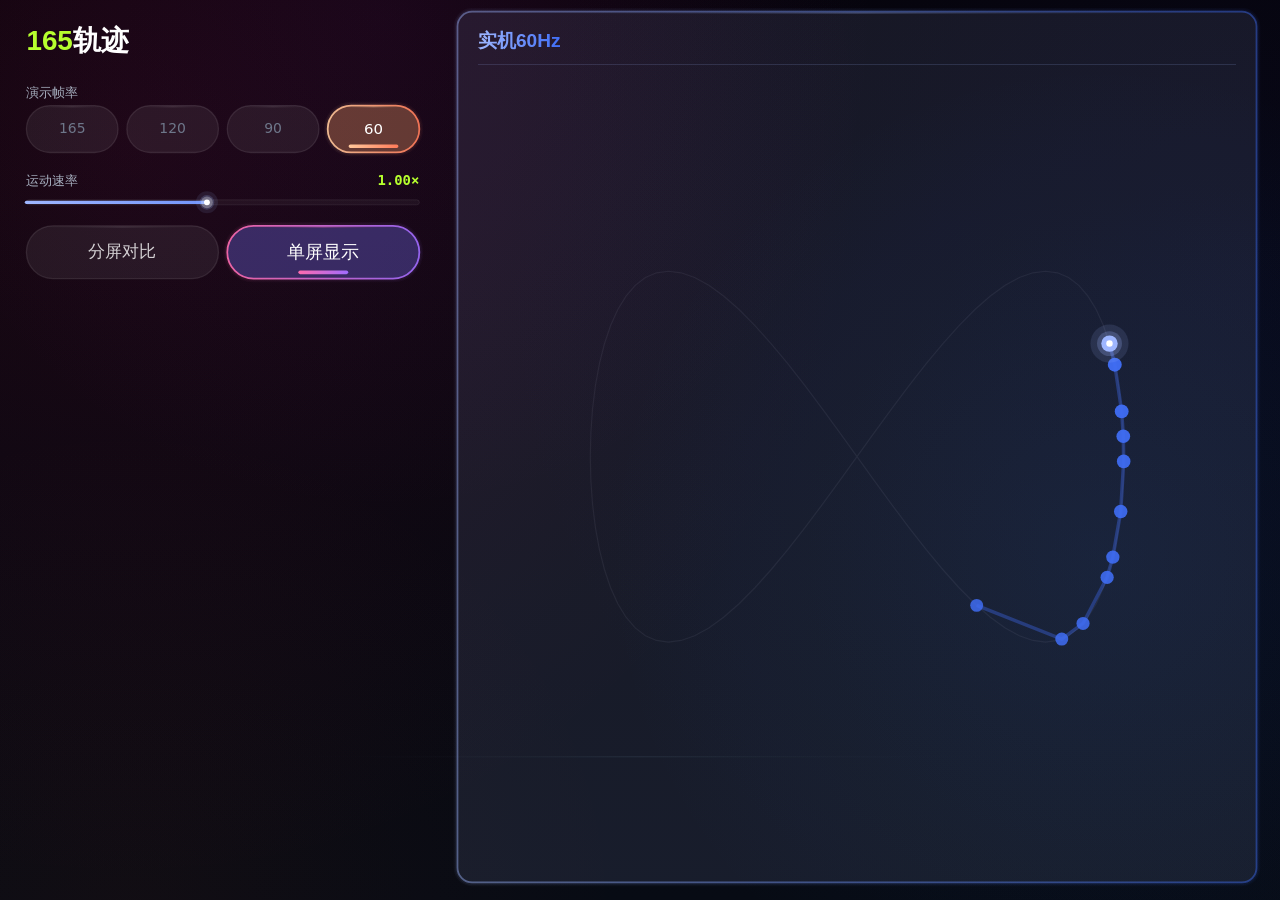
==== demo-v4.html @ e8bee7ec "chore: 添加单文件演示的无缓存入口" ====
<!doctype html>
<html lang="zh-CN">
  <head>
    <meta charset="UTF-8" />
    <meta name="viewport" content="width=device-width, initial-scale=1, user-scalable=no" />
    <meta name="theme-color" content="#050308" />
    <meta name="color-scheme" content="dark" />
    <meta name="mobile-web-app-capable" content="yes" />
    <meta name="apple-mobile-web-app-capable" content="yes" />
    <meta name="apple-mobile-web-app-status-bar-style" content="black-translucent" />
    <style>
html,
body {
  margin: 0;
  padding: 0;
  width: 100%;
  height: 100%;
  overflow: hidden;
  background: #050308;
  overscroll-behavior: none;
}

#stage {
  position: fixed;
  left: 0;
  top: 0;
  right: 0;
  bottom: 0;
  width: 100%;
  height: 100%;
  display: block;
  touch-action: none;
  user-select: none;
  -webkit-user-select: none;
  -webkit-tap-highlight-color: transparent;
}

    </style>
    <title>165Hz 轨迹对比</title>
  </head>
  <body>
    <canvas id="stage" aria-label="轨迹场景：分屏对比不同刷新率下的拖尾密度，单屏模式可切换帧率、拖动光点"></canvas>
    <noscript>此演示需要启用 JavaScript。</noscript>
    <script>
      // ES5 内联报错浮层：在 app.js 之前装载，即使 app.js 解析失败也能显示错误
      (function () {
        window.__motionLabBoot = { scriptLoaded: false, firstFrame: false };
        function show(msg) {
          var el = document.getElementById("motionlab-error");
          if (!el) {
            el = document.createElement("div");
            el.id = "motionlab-error";
            el.setAttribute("style", "position:fixed;left:8px;top:8px;right:8px;z-index:9999;color:#ff8a8a;background:rgba(0,0,0,0.85);font:12px/1.5 monospace;padding:8px;border-radius:6px;white-space:pre-wrap;word-break:break-all;");
            document.body.appendChild(el);
          }
          el.textContent += msg + "\n";
        }
        window.__motionLabShowError = show;
        window.addEventListener("error", function (e) {
          show((e && e.message ? e.message : "error") + " @" + (e && e.lineno ? e.lineno : 0));
        });
        window.addEventListener("unhandledrejection", function (e) {
          show("reject: " + String(e && e.reason ? e.reason : "?"));
        });
        window.setTimeout(function () {
          var boot = window.__motionLabBoot;
          if (document.hidden || (boot && boot.firstFrame)) return;
          show(
            "初始化未完成：script=" + (boot && boot.scriptLoaded ? "ok" : "missing")
            + ", viewport=" + (window.innerWidth || 0) + "x" + (window.innerHeight || 0)
            + ", ua=" + navigator.userAgent
          );
        }, 3000);
      })();
    </script>
    <script>
(() => {
  "use strict";

  // 由 index.html 的 ES5 启动监控读取；只有完整绘制完首帧才标记 ready。
  if (window.__motionLabBoot) window.__motionLabBoot.scriptLoaded = true;

  // 轨迹场景网页版：移植自 android-sync-demo/singlecompare165 的
  // SingleCompareView.java（drawFigureEightScene / renderInteractiveTrace /
  // sampledSeconds / 速度滑杆 / 玻璃控件），仅保留「轨迹」场景。
  // 注：为兼容较老的手机浏览器内核（如 X5/Chromium 57），本文件避免
  // 使用 ?.、??、函数调用尾逗号等 ES2017+ 语法；报错浮层见 index.html。

  const MODE_SPLIT = 0;
  const MODE_SINGLE = 1;
  const SPLIT_SAMPLE_RATES = [120, 90, 60];
  const DEMO_REFRESH_RATES = [165, 120, 90, 60];
  const DEFAULT_SPLIT_FPS = 120;
  const FALLBACK_HZ = 165;

  const MIN_SPEED = 0.25;
  const MAX_SPEED = 2.0;
  const DEFAULT_SPEED = 0.65;

  const TRACE_TRAIL_MS = 300; // TRACE_TRAIL_NS = 300000000L
  const TRACE_X_SPEED = 6.3; // TRACE_X_SPEED
  const TRACE_Y_SPEED = 12.6; // TRACE_Y_SPEED
  const TRACE_TRAIL_CAP = 64;
  const RETURN_MS = 300; // 松手后弹回轨道时长（3.0E8 ns）
  const GUIDE_SEGMENTS = 96;

  const rgb = (r, g, b) => [r, g, b];
  const BG_TOP = rgb(5, 3, 8);
  const BG_BOTTOM = rgb(7, 11, 20);
  const INK = rgb(255, 255, 255);
  const INK_SOFT = rgb(255, 255, 255); // alpha 204 at use site
  const MUTED = rgb(167, 176, 192);
  const FAINT = rgb(110, 119, 138);
  const BRAND = rgb(182, 255, 46);
  const ORANGE_A = rgb(255, 200, 155);
  const ORANGE_B = rgb(255, 122, 89);
  const BLUE_A = rgb(158, 182, 255);
  const BLUE_B = rgb(64, 110, 246);
  const NEON_PINK = rgb(255, 107, 174);
  const NEON_PURPLE = rgb(160, 107, 255);
  const SELECT_STROKE = [NEON_PINK, NEON_PURPLE];
  const PEACH_STROKE = [ORANGE_A, ORANGE_B];
  const BLUE_STROKE = [BLUE_A, BLUE_B];
  const CONTROL_ACTIVE_MODE = rgb(102, 92, 246);
  const CONTROL_ACTIVE_RATE = rgb(246, 143, 84);
  const MODE_LABELS = ["分屏对比", "单屏显示"];

  const css = (c, a = 255) => `rgba(${c[0]},${c[1]},${c[2]},${(Math.max(0, Math.min(255, a)) / 255).toFixed(3)})`;

  const canvas = document.getElementById("stage");
  const ctx = canvas.getContext("2d", { alpha: false, desynchronized: true });

  const state = {
    width: 1,
    height: 1,
    dpr: 1,
    unit: 1,
    portrait: true,
    mode: MODE_SINGLE,
    splitFps: DEFAULT_SPLIT_FPS,
    singleFps: null, // null = 自动（实测可达的最高档）
    speed: DEFAULT_SPEED,
    anchorMs: performance.now(),
    anchorSeconds: 0,
    // 实测刷新率
    measuredHz: 0,
    frameMs: 0,
    frameIntervals: [],
    lastFrameTs: 0,
    lastMetricUpdate: 0,
    // 单屏模式拖尾环形缓冲
    trail: [],
    lastSimFrame: -1,
    dragging: false,
    armed: false,
    dragStartX: 0,
    dragStartY: 0,
    pointerX: 0,
    pointerY: 0,
    returning: false,
    returnStartMs: 0,
    returnFromX: 0,
    returnFromY: 0,
    sliderDragging: false,
    rects: { chips: [], modes: [], slider: null, content: null, panels: [] },
    bg: null,
  };

  const gradientCache = new Map();
  const guideCache = new Map();

  // ---------- 基础绘制 ----------

  function roundRectPath(c, x, y, w, h, r) {
    r = Math.min(r, w / 2, h / 2);
    c.beginPath();
    c.moveTo(x + r, y);
    c.arcTo(x + w, y, x + w, y + h, r);
    c.arcTo(x + w, y + h, x, y + h, r);
    c.arcTo(x, y + h, x, y, r);
    c.arcTo(x, y, x + w, y, r);
    c.closePath();
  }

  function hGradient(x0, x1, colors, alpha) {
    // Array.prototype.flat() 直到 Chromium 69 才提供；微信 X5 的 Chromium 57
    // 会在首帧选中态绘制时直接抛错，页面因此只剩预渲染的黑色背景。
    const colorKey = colors.map((color) => color.join(".")).join("_");
    const key = `h${Math.round(x0)},${Math.round(x1)},${colorKey},${alpha}`;
    let g = gradientCache.get(key);
    if (!g) {
      g = ctx.createLinearGradient(x0, 0, x1, 0);
      const n = colors.length;
      colors.forEach((c, i) => g.addColorStop(n === 1 ? 0 : i / (n - 1), css(c, alpha)));
      gradientCache.set(key, g);
    }
    return g;
  }

  function rimGradient(x0, x1, midColor) {
    const key = `rim${Math.round(x0)},${Math.round(x1)},${midColor.flat ? midColor.join(".") : midColor}`;
    let g = gradientCache.get(key);
    if (!g) {
      g = ctx.createLinearGradient(x0, 0, x1, 0);
      g.addColorStop(0, "rgba(0,0,0,0)");
      g.addColorStop(0.5, midColor);
      g.addColorStop(1, "rgba(0,0,0,0)");
      gradientCache.set(key, g);
    }
    return g;
  }

  function glassPanel(x, y, w, h, radius, tint, strokeColors, strokeAlpha, glow) {
    ctx.fillStyle = css(INK, 16); // GLASS
    roundRectPath(ctx, x, y, w, h, radius);
    ctx.fill();
    if (tint) {
      ctx.fillStyle = tint;
      roundRectPath(ctx, x, y, w, h, radius);
      ctx.fill();
    }
    const u = state.unit;
    if (strokeColors && glow) {
      for (let i = 1; i <= 2; i += 1) {
        const expand = i * u;
        ctx.strokeStyle = hGradient(x - expand, x + w + expand, strokeColors, i === 1 ? 24 : 10);
        ctx.lineWidth = 1.1 * u;
        roundRectPath(ctx, x - expand, y - expand, w + expand * 2, h + expand * 2, radius + expand);
        ctx.stroke();
      }
    }
    if (strokeColors) {
      ctx.strokeStyle = hGradient(x, x + w, strokeColors, strokeAlpha);
      ctx.lineWidth = 1.2 * u;
    } else {
      ctx.strokeStyle = css(INK, 26); // GLASS_LINE
      ctx.lineWidth = 0.9 * u;
    }
    roundRectPath(ctx, x, y, w, h, radius);
    ctx.stroke();
    const rimInset = radius * 0.8;
    ctx.strokeStyle = rimGradient(x, x + w, strokeColors ? css(strokeColors[0], 96) : css(INK, 30));
    ctx.lineWidth = Math.max(1, 0.5 * u);
    ctx.beginPath();
    ctx.moveTo(x + rimInset, y + 0.9 * u);
    ctx.lineTo(x + w - rimInset, y + 0.9 * u);
    ctx.stroke();
  }

  function selectedControl(x, y, w, h, radius, fillColor, strokeColors) {
    glassPanel(x, y, w, h, radius, css(fillColor, 74), strokeColors, 232, true);
    const u = state.unit;
    const markerW = Math.min(34 * u, Math.max(12 * u, w - 18 * u));
    const markerH = Math.max(2.2 * u, 2.5 * u);
    const markerBottom = y + h - 3 * u;
    const mx = x + (w - markerW) / 2;
    ctx.fillStyle = hGradient(mx, mx + markerW, strokeColors, 255);
    roundRectPath(ctx, mx, markerBottom - markerH, markerW, markerH, markerH / 2);
    ctx.fill();
  }

  const condensed = (px) => `700 ${px}px "Roboto Condensed", "Arial Narrow", "PingFang SC", "Microsoft YaHei", sans-serif`;
  const medium = (px) => `500 ${px}px system-ui, "PingFang SC", "Microsoft YaHei", sans-serif`;
  const regular = (px) => `400 ${px}px system-ui, "PingFang SC", "Microsoft YaHei", sans-serif`;
  const mono = (px) => `700 ${px}px ui-monospace, Consolas, "PingFang SC", "Microsoft YaHei", monospace`;

  function centeredText(text, cx, cy) {
    ctx.textAlign = "center";
    ctx.textBaseline = "middle";
    ctx.fillText(text, cx, cy + 0.5 * state.unit);
    ctx.textAlign = "left";
    ctx.textBaseline = "alphabetic";
  }

  // ---------- 时间轴（对应 timelineLock / sampledSeconds） ----------

  function timelineSeconds(nowMs) {
    return state.anchorSeconds + ((Math.max(0, nowMs - state.anchorMs) / 1000) * state.speed);
  }

  function sampledSeconds(nowMs, fps) {
    const period = 1000 / Math.max(1, fps);
    const elapsed = Math.max(0, nowMs - state.anchorMs);
    return state.anchorSeconds + ((Math.floor(elapsed / period) * period) / 1000) * state.speed;
  }

  function setSpeed(newSpeed) {
    if (Math.abs(newSpeed - state.speed) < 1e-4) return;
    const now = performance.now();
    state.anchorSeconds += ((Math.max(0, now - state.anchorMs) / 1000) * state.speed);
    state.anchorMs = now;
    state.speed = newSpeed;
  }

  function resetTimeline() {
    state.anchorMs = performance.now();
    state.anchorSeconds = 0;
    state.trail = [];
    state.lastSimFrame = -1;
    state.dragging = false;
    state.armed = false;
    state.returning = false;
  }

  const clamp = (v, lo, hi) => Math.max(lo, Math.min(hi, v));

  // 单屏生效帧率：选中档不可达时回落到实测最高的可用档（对应 highestSupportedRate）
  function effectiveSingleRate() {
    const measured = state.measuredHz || FALLBACK_HZ;
    if (state.singleFps && state.singleFps <= measured) return state.singleFps;
    const fallback = DEMO_REFRESH_RATES.find((r) => r <= measured);
    return fallback !== undefined ? fallback : 60;
  }

  // ---------- 实测刷新率 ----------

  function measureHz(ts) {
    if (state.lastFrameTs) {
      const delta = ts - state.lastFrameTs;
      if (delta > 2 && delta < 50) {
        state.frameIntervals.push(delta);
        if (state.frameIntervals.length > 240) state.frameIntervals.shift();
      }
    }
    state.lastFrameTs = ts;
    if (ts - state.lastMetricUpdate < 240 || state.frameIntervals.length < 24) return;
    state.lastMetricUpdate = ts;
    const sorted = [...state.frameIntervals].sort((a, b) => a - b);
    const trim = Math.floor(sorted.length * 0.12);
    const core = sorted.slice(trim, sorted.length - trim || sorted.length);
    const median = core[Math.floor(core.length / 2)];
    const rawHz = 1000 / median;
    const known = [60, 72, 90, 120, 144, 165, 185, 240];
    const nearest = known.reduce((best, r) => (Math.abs(r - rawHz) < Math.abs(best - rawHz) ? r : best));
    state.measuredHz = Math.abs(nearest - rawHz) <= 3.5 ? nearest : Math.round(rawHz * 10) / 10;
    state.frameMs = median;
  }

  const hzText = () => {
    if (!state.measuredHz) return "--";
    return state.measuredHz >= 100 ? state.measuredHz.toFixed(0) : state.measuredHz.toFixed(1);
  };

  // ---------- 背景（静态，离屏预渲染） ----------

  function prerenderBackground() {
    const { width: w, height: h, dpr } = state;
    const bg = document.createElement("canvas");
    bg.width = Math.round(w * dpr);
    bg.height = Math.round(h * dpr);
    const b = bg.getContext("2d");
    b.setTransform(dpr, 0, 0, dpr, 0, 0);

    const v = b.createLinearGradient(0, 0, 0, h);
    v.addColorStop(0, css(BG_TOP));
    v.addColorStop(1, css(BG_BOTTOM));
    b.fillStyle = v;
    b.fillRect(0, 0, w, h);

    const glows = [
      [0.1 * w, 0.16 * h, 0.82 * h, [194, 24, 91], 30],
      [0.3 * w, 0.02 * h, 0.55 * h, [123, 31, 162], 22],
      [0.97 * w, 0.3 * h, 0.82 * h, [26, 35, 126], 30],
      [0.86 * w, 0.62 * h, 0.55 * h, [21, 101, 192], 22],
      [0.1 * w, 1.02 * h, 0.55 * h, [191, 54, 12], 15],
    ];
    for (const [x, y, r, c, a] of glows) {
      const g = b.createRadialGradient(x, y, 0, x, y, r);
      g.addColorStop(0, css(c, a));
      g.addColorStop(1, css(c, 0));
      b.fillStyle = g;
      b.fillRect(0, 0, w, h);
    }

    const horizonY = h * 0.84;
    const hg = b.createLinearGradient(w * 0.2, 0, w * 0.8, 0);
    hg.addColorStop(0, "rgba(0,0,0,0)");
    hg.addColorStop(0.5, css([140, 170, 210], 22));
    hg.addColorStop(1, "rgba(0,0,0,0)");
    b.fillStyle = hg;
    b.fillRect(w * 0.2, horizonY, w * 0.6, Math.max(1.4, 0.5 * state.unit));

    state.bg = bg;
  }

  function resize() {
    let rect = canvas.getBoundingClientRect();
    // 兜底：个别手机浏览器首帧布局未就绪时 rect 为 0，用视口尺寸顶上
    if (rect.width < 2 || rect.height < 2) {
      rect = {
        width: window.innerWidth || document.documentElement.clientWidth || 0,
        height: window.innerHeight || document.documentElement.clientHeight || 0,
      };
    }
    const physW = Math.max(1, rect.width);
    const physH = Math.max(1, rect.height);
    state.dpr = Math.min(devicePixelRatio || 1, 2);
    canvas.width = Math.round(physW * state.dpr);
    canvas.height = Math.round(physH * state.dpr);
    // 布局直接适配视口方向：竖屏视口用竖屏布局，横屏视口用横屏布局
    state.rotated = false;
    state.width = physW;
    state.height = physH;
    ctx.setTransform(state.dpr, 0, 0, state.dpr, 0, 0);
    ctx.imageSmoothingEnabled = true;
    state.portrait = state.height > state.width;
    state.unit = state.portrait
      ? Math.min(state.width / 393, state.height / 873)
      : Math.min(state.width / 873, state.height / 393);
    gradientCache.clear();
    guideCache.clear();
    prerenderBackground();
  }

  // ---------- 布局 ----------

  function chipRow(rates, left, top, right, bottom, out) {
    const gap = 6 * state.unit;
    const w = (right - left - gap * (rates.length - 1)) / rates.length;
    out.length = 0;
    rates.forEach((rate, i) => {
      out.push({ x: left + i * (w + gap), y: top, w, h: bottom - top, rate });
    });
  }

  function tabRow(left, top, right, bottom, out) {
    const gap = 6 * state.unit;
    const w = (right - left - gap) / 2;
    out.length = 0;
    MODE_LABELS.forEach((label, i) => {
      out.push({ x: left + i * (w + gap), y: top, w, h: bottom - top, mode: i, label });
    });
  }

  function layout() {
    const { width: w, height: h, unit: u, portrait } = state;
    const R = state.rects;
    const split = state.mode === MODE_SPLIT;

    if (portrait) {
      const L = 16 * u;
      const Rr = w - 16 * u;
      R.brand = { x: L, baseline: 32 * u };
      const rates = split ? SPLIT_SAMPLE_RATES : DEMO_REFRESH_RATES;
      R.chipsLabel = { x: L, baseline: 62 * u, text: split ? "左屏帧率" : "演示帧率" };
      chipRow(rates, L, 68 * u, Rr, 100 * u, R.chips);
      const cursor = 100 * u;
      const labelBase = cursor + 22 * u;
      const trackY = labelBase + 12 * u;
      R.slider = {
        x: L, y: trackY - 14 * u, w: Rr - L, h: 28 * u,
        trackL: L, trackR: Rr, trackY, labelX: L, labelBase, valueRight: Rr,
      };
      const tabTop = trackY + 16 * u;
      const tabBottom = tabTop + 36 * u;
      tabRow(L, tabTop, Rr, tabBottom, R.modes);
      R.content = { x: 12 * u, y: tabBottom + 12 * u, w: w - 24 * u, h: h - 12 * u - (tabBottom + 12 * u) };
    } else {
      const L = 18 * u;
      const Rr = 286 * u;
      R.brand = { x: L, baseline: 34 * u };
      const rates = split ? SPLIT_SAMPLE_RATES : DEMO_REFRESH_RATES;
      R.chipsLabel = { x: L, baseline: 66 * u, text: split ? "左屏帧率" : "演示帧率" };
      chipRow(rates, L, 72 * u, Rr, 104 * u, R.chips);
      const cursor = 104 * u;
      const labelBase = cursor + 22 * u;
      const trackY = labelBase + 12 * u;
      R.slider = {
        x: L, y: trackY - 14 * u, w: Rr - L, h: 28 * u,
        trackL: L, trackR: Rr, trackY, labelX: L, labelBase, valueRight: Rr,
      };
      const tabTop = trackY + 16 * u;
      const tabBottom = tabTop + 36 * u;
      tabRow(L, tabTop, Rr, tabBottom, R.modes);
      R.content = { x: 312 * u, y: 8 * u, w: w - 16 * u - 312 * u, h: h - 12 * u - 8 * u };
    }

    R.panels.length = 0;
    const gap = 8 * u;
    const c = R.content;
    if (split) {
      if (portrait) {
        const ph = (c.h - gap) / 2;
        R.panels.push({ x: c.x, y: c.y, w: c.w, h: ph, lower: true });
        R.panels.push({ x: c.x, y: c.y + ph + gap, w: c.w, h: ph, lower: false });
      } else {
        const pw = (c.w - gap) / 2;
        R.panels.push({ x: c.x, y: c.y, w: pw, h: c.h, lower: true });
        R.panels.push({ x: c.x + pw + gap, y: c.y, w: pw, h: c.h, lower: false });
      }
    } else {
      R.panels.push({ x: c.x, y: c.y, w: c.w, h: c.h, lower: false });
    }
  }

  // ---------- 控件绘制 ----------

  function drawControls() {
    const R = state.rects;
    const u = state.unit;

    ctx.font = condensed(19 * u);
    ctx.fillStyle = css(BRAND);
    ctx.fillText("165", R.brand.x, R.brand.baseline);
    const w165 = ctx.measureText("165").width;
    ctx.fillStyle = css(INK);
    ctx.fillText("轨迹", R.brand.x + w165, R.brand.baseline);

    if (R.chipsLabel) {
      ctx.font = medium(9 * u);
      ctx.fillStyle = css(MUTED);
      ctx.fillText(R.chipsLabel.text, R.chipsLabel.x, R.chipsLabel.baseline);
      const measured = state.measuredHz || FALLBACK_HZ;
      const singleRate = state.mode === MODE_SINGLE ? effectiveSingleRate() : 0;
      for (const chip of R.chips) {
        // 单屏：高于实测的档位不可选（对应 supportsRefreshRate 灰显）
        const supported = state.mode === MODE_SPLIT || chip.rate <= measured;
        const active = supported
          && (state.mode === MODE_SPLIT ? state.splitFps === chip.rate : singleRate === chip.rate);
        const r = chip.h / 2;
        if (active) {
          selectedControl(chip.x, chip.y, chip.w, chip.h, r, CONTROL_ACTIVE_RATE, PEACH_STROKE);
          ctx.font = medium(10.2 * u);
          ctx.fillStyle = css(INK);
        } else {
          glassPanel(chip.x, chip.y, chip.w, chip.h, r, null, null, 0, false);
          ctx.font = regular(9.5 * u);
          ctx.fillStyle = supported ? css(INK_SOFT, 204) : css(FAINT);
        }
        centeredText(String(chip.rate), chip.x + chip.w / 2, chip.y + chip.h / 2);
      }
    }

    drawSpeedSlider();

    for (const tab of R.modes) {
      const active = state.mode === tab.mode;
      const r = tab.h / 2;
      if (active) {
        selectedControl(tab.x, tab.y, tab.w, tab.h, r, CONTROL_ACTIVE_MODE, SELECT_STROKE);
        ctx.font = medium(12.5 * u);
        ctx.fillStyle = css(INK);
      } else {
        glassPanel(tab.x, tab.y, tab.w, tab.h, r, null, null, 0, false);
        ctx.font = regular(11.5 * u);
        ctx.fillStyle = css(INK_SOFT, 204);
      }
      centeredText(tab.label, tab.x + tab.w / 2, tab.y + tab.h / 2);
    }
  }

  function drawSpeedSlider() {
    const s = state.rects.slider;
    const u = state.unit;

    ctx.font = medium(9 * u);
    ctx.fillStyle = css(MUTED);
    ctx.fillText("运动速率", s.labelX, s.labelBase);
    const value = `${(state.speed / DEFAULT_SPEED).toFixed(2)}×`;
    ctx.font = mono(9.5 * u);
    ctx.fillStyle = css(BRAND);
    ctx.fillText(value, s.valueRight - ctx.measureText(value).width, s.labelBase);

    const progress = clamp(Math.log(state.speed / MIN_SPEED) / Math.log(MAX_SPEED / MIN_SPEED), 0, 1);
    const thumbX = s.trackL + (s.trackR - s.trackL) * progress;

    ctx.fillStyle = css(INK, 10);
    roundRectPath(ctx, s.trackL, s.trackY - 1.7 * u, s.trackR - s.trackL, 3.4 * u, 1.7 * u);
    ctx.fill();
    ctx.strokeStyle = css(INK, 18);
    ctx.lineWidth = Math.max(1, 0.4 * u);
    roundRectPath(ctx, s.trackL, s.trackY - 1.7 * u, s.trackR - s.trackL, 3.4 * u, 1.7 * u);
    ctx.stroke();

    ctx.strokeStyle = hGradient(s.trackL, s.trackR, [BLUE_A, BLUE_B], 255);
    ctx.lineWidth = 2.2 * u;
    ctx.lineCap = "round";
    ctx.beginPath();
    ctx.moveTo(s.trackL, s.trackY);
    ctx.lineTo(thumbX, s.trackY);
    ctx.stroke();
    ctx.lineCap = "butt";

    ctx.fillStyle = css(BLUE_A, 26);
    ctx.beginPath();
    ctx.arc(thumbX, s.trackY, 7.5 * u, 0, Math.PI * 2);
    ctx.fill();
    ctx.fillStyle = css(BLUE_A, 50);
    ctx.beginPath();
    ctx.arc(thumbX, s.trackY, 5 * u, 0, Math.PI * 2);
    ctx.fill();
    ctx.fillStyle = css(INK, 70);
    ctx.beginPath();
    ctx.arc(thumbX, s.trackY, 4 * u, 0, Math.PI * 2);
    ctx.fill();
    ctx.fillStyle = css(INK);
    ctx.beginPath();
    ctx.arc(thumbX, s.trackY, 2 * u, 0, Math.PI * 2);
    ctx.fill();
  }

  // ---------- 面板与轨迹场景（drawPanel / drawFigureEightScene） ----------

  function drawPanel(rect, seconds, pointFps, lowerRate, title, interactive, simFps = 0) {
    const u = state.unit;
    const accentA = lowerRate ? ORANGE_A : BLUE_A;
    const accentB = lowerRate ? ORANGE_B : BLUE_B;

    glassPanel(rect.x, rect.y, rect.w, rect.h, 10 * u, css(accentB, 10), lowerRate ? PEACH_STROKE : BLUE_STROKE, 120, true);

    ctx.font = condensed(13 * u);
    const titleX = rect.x + 14 * u;
    const titleW = ctx.measureText(title).width;
    ctx.fillStyle = hGradient(titleX, titleX + titleW, [accentA, accentB], 255);
    ctx.fillText(title, titleX, rect.y + 24 * u);

    ctx.strokeStyle = css(accentA, 40);
    ctx.lineWidth = Math.max(1, 0.4 * u);
    ctx.beginPath();
    ctx.moveTo(rect.x + 14 * u, rect.y + 36 * u);
    ctx.lineTo(rect.x + rect.w - 14 * u, rect.y + 36 * u);
    ctx.stroke();

    ctx.save();
    ctx.beginPath();
    ctx.rect(rect.x + u, rect.y + 40 * u, rect.w - 2 * u, rect.h - 45 * u);
    ctx.clip();
    drawFigureEight(
      rect.x + 5 * u, rect.y + 40 * u, rect.w - 10 * u, rect.h - 45 * u,
      seconds, pointFps, interactive, accentA, accentB, simFps
    );
    ctx.restore();
  }

  function guidePath(cx, cy, rx, ry) {
    const key = `${Math.round(cx * 4)},${Math.round(cy * 4)},${Math.round(rx * 4)},${Math.round(ry * 4)}`;
    let p = guideCache.get(key);
    if (!p) {
      p = new Path2D();
      for (let i = 0; i <= GUIDE_SEGMENTS; i += 1) {
        const theta = (i / GUIDE_SEGMENTS) * Math.PI * 2;
        const x = cx + Math.sin(theta) * rx;
        const y = cy + Math.sin(theta * 2) * ry * 0.72;
        if (i === 0) p.moveTo(x, y);
        else p.lineTo(x, y);
      }
      guideCache.set(key, p);
    }
    return p;
  }

  function drawHead(x, y, accentA) {
    const u = state.unit;
    ctx.fillStyle = css(accentA, 32);
    ctx.beginPath();
    ctx.arc(x, y, 13 * u, 0, Math.PI * 2);
    ctx.fill();
    ctx.fillStyle = css(accentA, 58);
    ctx.beginPath();
    ctx.arc(x, y, 8.5 * u, 0, Math.PI * 2);
    ctx.fill();
    ctx.fillStyle = css(accentA);
    ctx.beginPath();
    ctx.arc(x, y, 5.6 * u, 0, Math.PI * 2);
    ctx.fill();
    ctx.fillStyle = css(INK);
    ctx.beginPath();
    ctx.arc(x, y, 2.2 * u, 0, Math.PI * 2);
    ctx.fill();
  }

  function drawFigureEight(l, t, w, h, seconds, pointFps, interactive, accentA, accentB, simFps = 0) {
    const u = state.unit;
    const cx = l + w / 2;
    const cy = t + h * 0.48;
    const rx = w * 0.34;
    const ry = h * 0.32;
    const orbitX = (s) => cx + Math.sin(s * TRACE_X_SPEED) * rx;
    const orbitY = (s) => cy + Math.sin(s * TRACE_Y_SPEED) * ry * 0.72;

    ctx.strokeStyle = css(MUTED, 22);
    ctx.lineWidth = 0.8 * u;
    ctx.stroke(guidePath(cx, cy, rx, ry));

    if (interactive) {
      renderInteractiveTrace(seconds, cx, cy, orbitX, orbitY, accentA, accentB, simFps);
      return;
    }

    // 分屏面板：按面板帧率解析采样拖尾（与 Android 非交互分支一致）
    const samples = Math.max(2, Math.round((TRACE_TRAIL_MS / 1000) * pointFps));
    ctx.strokeStyle = css(accentB, 92);
    ctx.lineWidth = 2.4 * u;
    ctx.beginPath();
    for (let i = samples - 1; i >= 0; i -= 1) {
      const ts = seconds - (i * state.speed) / pointFps;
      const x = orbitX(ts);
      const y = orbitY(ts);
      if (i === samples - 1) ctx.moveTo(x, y);
      else ctx.lineTo(x, y);
    }
    ctx.stroke();

    for (let i = samples - 1; i >= 0; i -= 1) {
      const ts = seconds - (i * state.speed) / pointFps;
      const progress = (samples - i) / samples;
      ctx.fillStyle = css(accentB, 18 + Math.round(progress * 230));
      ctx.beginPath();
      ctx.arc(orbitX(ts), orbitY(ts), (2.2 + progress * 2.6) * u, 0, Math.PI * 2);
      ctx.fill();
    }

    drawHead(orbitX(seconds), orbitY(seconds), accentA);
  }

  function renderInteractiveTrace(seconds, cx, cy, orbitX, orbitY, accentA, accentB, simFps = 0) {
    const u = state.unit;
    const nowMs = performance.now();
    // 模拟帧率：节流与光点位置必须落在同一个锚点网格上。
    // 之前节流用绝对时间取整、位置用锚点量化，两套网格在 rAF 抖动下相互错位，
    // 会把同一位置重复推入（点成对扎堆）或跳过（缺口），看起来断断续续。
    let simPeriod = 0;
    let frameIndex = -1;
    let orbitSeconds = seconds;
    if (simFps > 0) {
      simPeriod = 1000 / simFps;
      frameIndex = Math.floor(Math.max(0, nowMs - state.anchorMs) / simPeriod);
      orbitSeconds = state.anchorSeconds + ((frameIndex * simPeriod) / 1000) * state.speed;
    }
    let headX;
    let headY;
    if (state.dragging) {
      headX = state.pointerX;
      headY = state.pointerY;
    } else {
      const ox = orbitX(orbitSeconds);
      const oy = orbitY(orbitSeconds);
      if (state.returning) {
        const tR = (nowMs - state.returnStartMs) / RETURN_MS;
        if (tR >= 1) {
          state.returning = false;
          headX = ox;
          headY = oy;
        } else {
          const ease = 1 - Math.pow(1 - tR, 3);
          headX = state.returnFromX + (ox - state.returnFromX) * ease;
          headY = state.returnFromY + (oy - state.returnFromY) * ease;
        }
      } else {
        headX = ox;
        headY = oy;
      }
    }

    // 模拟帧率下按时间轴锚点的帧边界节流采样：光点位置只在模拟帧到来时
    // 更新，拖尾密度随之降低，观感等同物理屏幕降频（实机档每帧都推入）。
    if (simPeriod > 0) {
      if (frameIndex !== state.lastSimFrame || state.trail.length === 0) {
        state.lastSimFrame = frameIndex;
        state.trail.push({ x: headX, y: headY, t: nowMs });
        if (state.trail.length > TRACE_TRAIL_CAP) state.trail.shift();
      }
      const last = state.trail[state.trail.length - 1];
      headX = last.x;
      headY = last.y;
    } else {
      state.trail.push({ x: headX, y: headY, t: nowMs });
      if (state.trail.length > TRACE_TRAIL_CAP) state.trail.shift();
    }

    const cutoff = nowMs - TRACE_TRAIL_MS;
    ctx.strokeStyle = css(accentB, 92);
    ctx.lineWidth = 2.4 * u;
    ctx.beginPath();
    let started = false;
    for (const p of state.trail) {
      if (p.t < cutoff) continue;
      if (!started) {
        ctx.moveTo(p.x, p.y);
        started = true;
      } else {
        ctx.lineTo(p.x, p.y);
      }
    }
    ctx.stroke();

    const count = state.trail.length;
    for (let i = 0; i < count; i += 1) {
      const p = state.trail[i];
      if (p.t < cutoff) continue;
      const progress = (i + 1) / count;
      ctx.fillStyle = css(accentB, 18 + Math.round(progress * 230));
      ctx.beginPath();
      ctx.arc(p.x, p.y, (2.2 + progress * 2.6) * u, 0, Math.PI * 2);
      ctx.fill();
    }

    drawHead(headX, headY, accentA);
  }

  // ---------- 主循环 ----------

  function frame(ts) {
    measureHz(ts);
    layout();
    ctx.drawImage(state.bg, 0, 0, state.width, state.height);
    drawControls();

    if (state.mode === MODE_SPLIT) {
      const hz = state.measuredHz || FALLBACK_HZ;
      const [lower, higher] = state.rects.panels;
      drawPanel(lower, sampledSeconds(ts, state.splitFps), state.splitFps, true, `模拟${state.splitFps}Hz`, false);
      drawPanel(higher, sampledSeconds(ts, hz), hz, false, `实机${hzText()}Hz`, false);
    } else {
      // 选中档等于实测 = 实机渲染（连续时间轴 + 每帧拖尾）；
      // 低于实测 = 模拟渲染（时间量化 + 按该帧率节流采样，观感等同物理降频）
      const rate = effectiveSingleRate();
      const real = rate === (state.measuredHz || FALLBACK_HZ);
      const seconds = real ? timelineSeconds(ts) : sampledSeconds(ts, rate);
      drawPanel(
        state.rects.panels[0], seconds, real ? 0 : rate, !real,
        `${real ? "实机" : "模拟"}${rate}Hz`, true, real ? 0 : rate
      );
    }

    if (window.__motionLabBoot) window.__motionLabBoot.firstFrame = true;

    requestAnimationFrame(frame);
  }

  // ---------- 触控（handleContentDragTouch / onTouchEvent 的轨迹分支） ----------

  function toLocal(e) {
    const rect = canvas.getBoundingClientRect();
    return { x: e.clientX - rect.left, y: e.clientY - rect.top };
  }

  const hit = (r, p) => r && p.x >= r.x && p.x <= r.x + r.w && p.y >= r.y && p.y <= r.y + r.h;

  function updateSpeedFromTouch(x) {
    const s = state.rects.slider;
    const progress = clamp((x - s.trackL) / Math.max(state.unit, s.trackR - s.trackL), 0, 1);
    const raw = MIN_SPEED * Math.pow(MAX_SPEED / MIN_SPEED, progress);
    let snapped = Math.round(raw * 20) / 20;
    if (Math.abs(snapped - DEFAULT_SPEED) <= 0.03) snapped = DEFAULT_SPEED;
    setSpeed(clamp(snapped, MIN_SPEED, MAX_SPEED));
  }

  canvas.addEventListener("pointerdown", (e) => {
    const p = toLocal(e);
    if (canvas.setPointerCapture) { try { canvas.setPointerCapture(e.pointerId); } catch (_) {} }
    if (hit(state.rects.slider, p)) {
      state.sliderDragging = true;
      updateSpeedFromTouch(p.x);
      return;
    }
    if (state.mode === MODE_SINGLE && hit(state.rects.content, p)) {
      state.armed = true;
      state.dragStartX = p.x;
      state.dragStartY = p.y;
      state.pointerX = p.x;
      state.pointerY = p.y;
    }
  });

  canvas.addEventListener("pointermove", (e) => {
    const p = toLocal(e);
    if (state.sliderDragging) {
      updateSpeedFromTouch(p.x);
      return;
    }
    if (state.armed && !state.dragging) {
      if (Math.hypot(p.x - state.dragStartX, p.y - state.dragStartY) > 2.5 * state.unit) {
        state.dragging = true;
        state.armed = false;
        state.returning = false; // 新拖动取消进行中的回弹
        state.pointerX = p.x;
        state.pointerY = p.y;
      }
      return;
    }
    if (state.dragging) {
      state.pointerX = p.x;
      state.pointerY = p.y;
    }
  });

  function endPointer(e) {
    const p = toLocal(e);
    if (state.sliderDragging) {
      state.sliderDragging = false;
      updateSpeedFromTouch(p.x);
      return;
    }
    if (state.dragging) {
      // 松手：光点缓动回到 8 字轨道
      state.dragging = false;
      state.returning = true;
      state.returnStartMs = performance.now();
      state.returnFromX = state.pointerX;
      state.returnFromY = state.pointerY;
      return;
    }
    state.armed = false;

    for (const tab of state.rects.modes) {
      if (hit(tab, p)) {
        if (state.mode !== tab.mode) {
          state.mode = tab.mode;
        }
        resetTimeline();
        return;
      }
    }
    if (state.mode === MODE_SPLIT) {
      for (const chip of state.rects.chips) {
        if (hit(chip, p)) {
          state.splitFps = chip.rate;
          resetTimeline();
          return;
        }
      }
    } else {
      const measured = state.measuredHz || FALLBACK_HZ;
      for (const chip of state.rects.chips) {
        if (hit(chip, p)) {
          if (chip.rate > measured) return; // 超出实测的档位不可选
          state.singleFps = chip.rate;
          resetTimeline();
          return;
        }
      }
    }
  }

  canvas.addEventListener("pointerup", endPointer);
  canvas.addEventListener("pointercancel", endPointer);

  document.addEventListener("visibilitychange", () => {
    state.lastFrameTs = 0;
    state.frameIntervals = [];
  });

  addEventListener("resize", resize, { passive: true });
  addEventListener("orientationchange", () => setTimeout(resize, 120), { passive: true });
  addEventListener("load", resize);
  if (typeof ResizeObserver !== "undefined") {
    new ResizeObserver(() => resize()).observe(canvas);
  }
  document.addEventListener("visibilitychange", () => {
    if (!document.hidden) resize();
  });

  resize();
  requestAnimationFrame(frame);
})();

    </script>
  </body>
</html>
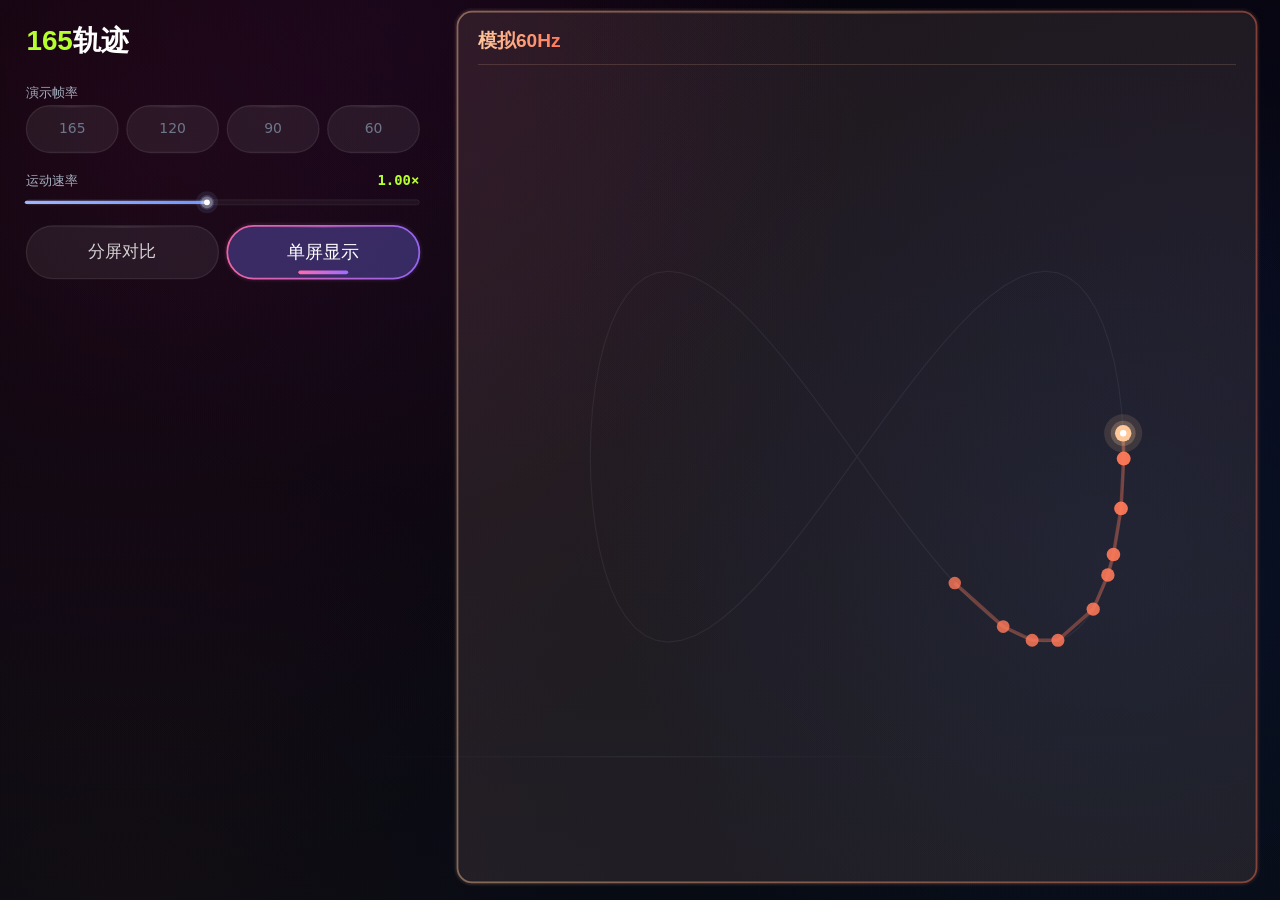
==== commit 6d5d6532: "fix: 修复 ColorOS 浏览器 Canvas 黑屏" ====
--- a/demo-v4.html
+++ b/demo-v4.html
@@ -128,7 +128,10 @@
   const css = (c, a = 255) => `rgba(${c[0]},${c[1]},${c[2]},${(Math.max(0, Math.min(255, a)) / 255).toFixed(3)})`;
 
   const canvas = document.getElementById("stage");
-  const ctx = canvas.getContext("2d", { alpha: false, desynchronized: true });
+  // 不启用 desynchronized：部分 ColorOS/OPPO 系统浏览器会返回可用的
+  // 2D context，但低延迟缓冲区没有被合成到 GitHub Pages 页面，结果整屏黑色。
+  // 保留不透明画布以减少混合开销，同时走兼容性更好的标准合成路径。
+  const ctx = canvas.getContext("2d", { alpha: false });
 
   const state = {
     width: 1,
